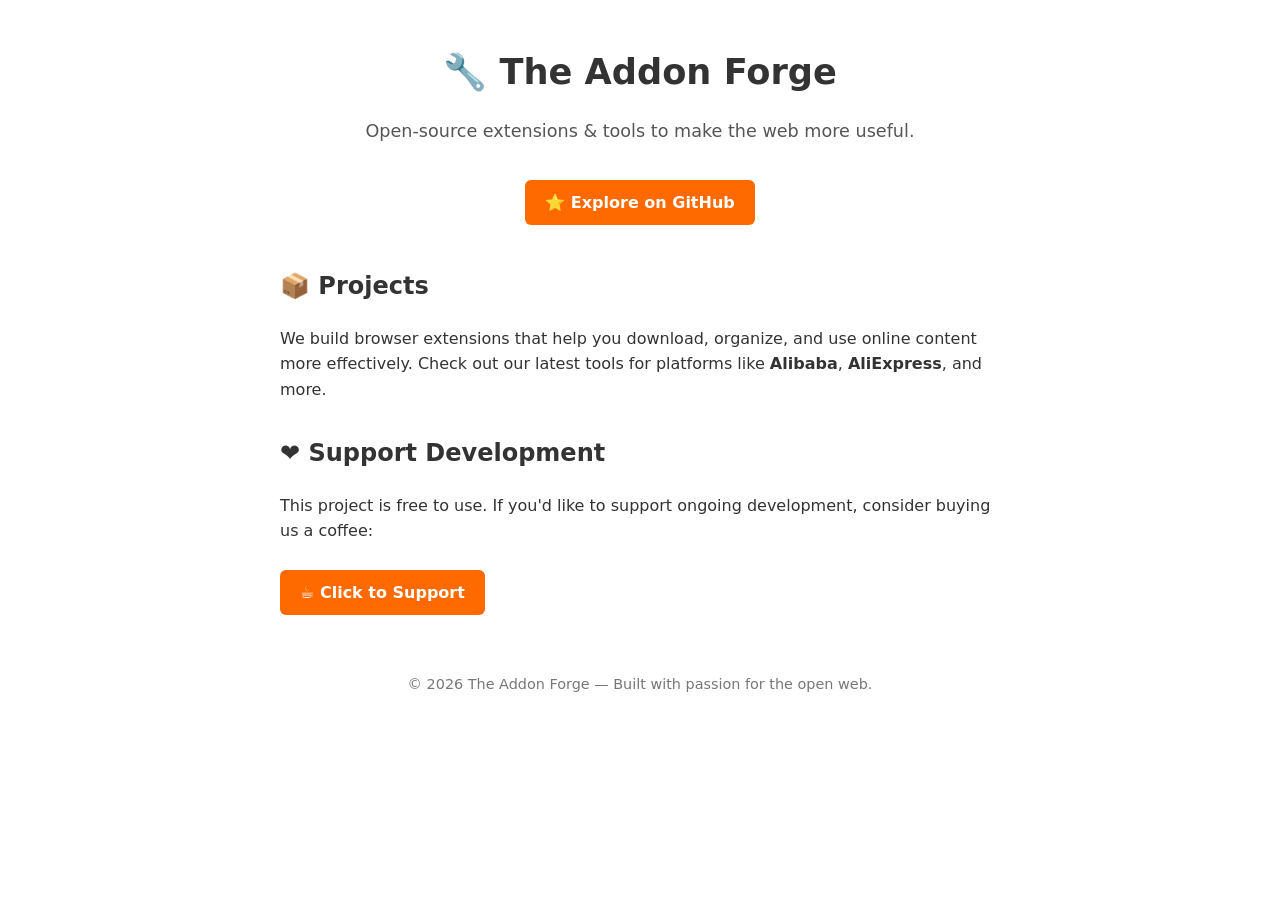
==== index.html @ 3c94977d "Create index.html" ====
<!DOCTYPE html>
<html lang="en">
<head>
  <meta charset="UTF-8">
  <meta name="viewport" content="width=device-width, initial-scale=1.0">
  <title>The Addon Forge</title>
  <style>
    body {
      font-family: system-ui, sans-serif;
      line-height: 1.6;
      max-width: 720px;
      margin: auto;
      padding: 20px;
      color: #333;
    }
    header {
      text-align: center;
      margin-bottom: 2rem;
    }
    h1 {
      font-size: 2.2rem;
      margin-bottom: 0.5rem;
    }
    p.lead {
      font-size: 1.1rem;
      color: #555;
      margin-bottom: 1.5rem;
    }
    .btn {
      display: inline-block;
      padding: 10px 20px;
      margin: 10px 0;
      background: #ff6a00;
      color: #fff;
      text-decoration: none;
      border-radius: 6px;
      font-weight: bold;
    }
    .btn:hover {
      background: #e65c00;
    }
    section {
      margin-bottom: 2rem;
    }
    footer {
      text-align: center;
      margin-top: 3rem;
      font-size: 0.9rem;
      color: #777;
    }
  </style>
</head>
<body>
  <header>
    <h1>🔧 The Addon Forge</h1>
    <p class="lead">Open-source extensions & tools to make the web more useful.</p>
    <a href="https://github.com/TheAddonForge" class="btn">⭐ Explore on GitHub</a>
  </header>

  <section>
    <h2>📦 Projects</h2>
    <p>We build browser extensions that help you download, organize, and use online content more effectively.  
    Check out our latest tools for platforms like <strong>Alibaba</strong>, <strong>AliExpress</strong>, and more.</p>
  </section>

  <section>
    <h2>❤️ Support Development</h2>
    <p>This project is free to use. If you'd like to support ongoing development, consider buying us a coffee:</p>
    <p><a href="https://ko-fi.com/prablordeppey" class="btn">☕ Click to Support</a></p>
  </section>

  <footer>
    <p>© <span id="year"></span> The Addon Forge — Built with passion for the open web.</p>
  </footer>

  <script>
    // auto-update footer year
    document.getElementById('year').textContent = new Date().getFullYear();
  </script>
</body>
</html>
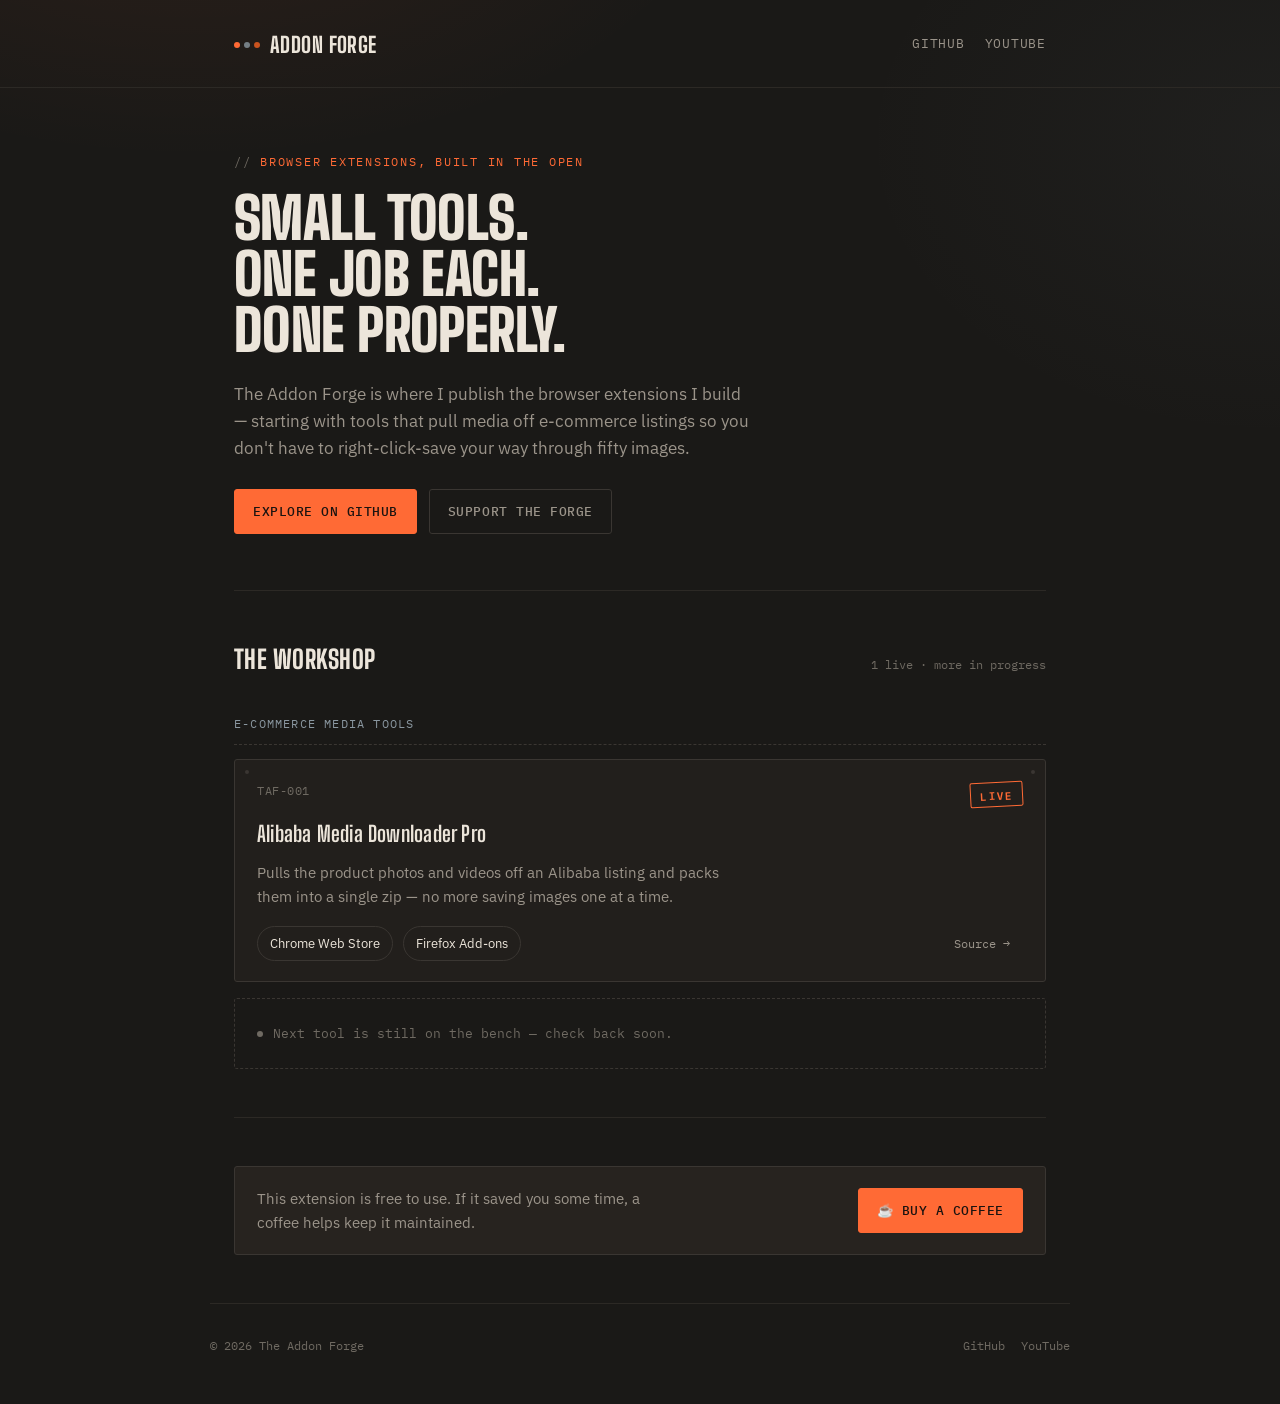
==== commit e383f153: "Revamp index.html for improved SEO and layout Updated the index.html file to enhance the website's s" ====
--- a/index.html
+++ b/index.html
@@ -1,80 +1,541 @@
 <!DOCTYPE html>
 <html lang="en">
 <head>
-  <meta charset="UTF-8">
-  <meta name="viewport" content="width=device-width, initial-scale=1.0">
-  <title>The Addon Forge</title>
-  <style>
-    body {
-      font-family: system-ui, sans-serif;
-      line-height: 1.6;
-      max-width: 720px;
-      margin: auto;
-      padding: 20px;
-      color: #333;
+<meta charset="UTF-8">
+<meta name="viewport" content="width=device-width, initial-scale=1.0">
+<title>The Addon Forge — Browser Extensions</title>
+<meta name="description" content="The Addon Forge builds small, focused browser extensions. Currently: Alibaba Media Downloader Pro.">
+
+<link rel="preconnect" href="https://fonts.googleapis.com">
+<link rel="preconnect" href="https://fonts.gstatic.com" crossorigin>
+<link href="https://fonts.googleapis.com/css2?family=Big+Shoulders+Display:wght@600;800;900&family=IBM+Plex+Mono:wght@400;500;600&family=IBM+Plex+Sans:wght@400;500;600&display=swap" rel="stylesheet">
+
+<style>
+  :root {
+    --bg: #1a1917;
+    --bg-panel: #221f1c;
+    --bg-panel-raised: #27231f;
+    --line: #3a3632;
+    --line-soft: #2c2925;
+    --ember: #ff6a35;
+    --ember-dim: #c9531f;
+    --steel: #8a97a0;
+    --text: #ece5da;
+    --text-muted: #9b948a;
+    --text-faint: #6f6a62;
+    --radius: 3px;
+  }
+
+  * { box-sizing: border-box; }
+
+  html { color-scheme: dark; }
+
+  body {
+    margin: 0;
+    background: var(--bg);
+    background-image:
+      radial-gradient(ellipse 900px 500px at 15% -10%, rgba(255,106,53,0.08), transparent 60%),
+      radial-gradient(ellipse 700px 500px at 100% 10%, rgba(138,151,160,0.05), transparent 60%);
+    color: var(--text);
+    font-family: 'IBM Plex Sans', system-ui, sans-serif;
+    line-height: 1.6;
+    -webkit-font-smoothing: antialiased;
+  }
+
+  a { color: inherit; }
+
+  :focus-visible {
+    outline: 2px solid var(--ember);
+    outline-offset: 3px;
+  }
+
+  .wrap {
+    max-width: 860px;
+    margin: 0 auto;
+    padding: 0 24px;
+  }
+
+  /* ---------- Header ---------- */
+
+  header.site {
+    padding: 28px 0 24px;
+    border-bottom: 1px solid var(--line-soft);
+  }
+
+  .site-header-inner {
+    display: flex;
+    align-items: center;
+    justify-content: space-between;
+    gap: 16px;
+    flex-wrap: wrap;
+  }
+
+  .wordmark {
+    display: flex;
+    align-items: center;
+    gap: 10px;
+    font-family: 'Big Shoulders Display', sans-serif;
+    font-weight: 800;
+    font-size: 1.35rem;
+    letter-spacing: 0.02em;
+    text-decoration: none;
+    text-transform: uppercase;
+    color: var(--text);
+  }
+
+  .rivets {
+    display: inline-flex;
+    gap: 4px;
+  }
+  .rivets span {
+    width: 6px;
+    height: 6px;
+    border-radius: 50%;
+    background: var(--ember);
+    display: inline-block;
+  }
+  .rivets span:nth-child(2) { background: var(--steel); opacity: 0.8; }
+  .rivets span:nth-child(3) { background: var(--ember-dim); }
+
+  nav.site-links {
+    display: flex;
+    gap: 20px;
+    font-family: 'IBM Plex Mono', monospace;
+    font-size: 0.8rem;
+    text-transform: uppercase;
+    letter-spacing: 0.06em;
+  }
+  nav.site-links a {
+    text-decoration: none;
+    color: var(--text-muted);
+    border-bottom: 1px solid transparent;
+    padding-bottom: 2px;
+    transition: color 0.15s ease, border-color 0.15s ease;
+  }
+  nav.site-links a:hover {
+    color: var(--ember);
+    border-color: var(--ember);
+  }
+
+  /* ---------- Hero ---------- */
+
+  .hero {
+    padding: 64px 0 56px;
+  }
+
+  .eyebrow {
+    font-family: 'IBM Plex Mono', monospace;
+    font-size: 0.78rem;
+    text-transform: uppercase;
+    letter-spacing: 0.14em;
+    color: var(--ember);
+    margin: 0 0 18px;
+  }
+  .eyebrow::before {
+    content: "// ";
+    color: var(--text-faint);
+  }
+
+  .hero h1 {
+    font-family: 'Big Shoulders Display', sans-serif;
+    font-weight: 900;
+    text-transform: uppercase;
+    font-size: clamp(2.4rem, 6vw, 3.6rem);
+    line-height: 0.98;
+    letter-spacing: -0.01em;
+    margin: 0 0 22px;
+    max-width: 12ch;
+  }
+
+  .hero p.lead {
+    font-size: 1.05rem;
+    color: var(--text-muted);
+    max-width: 52ch;
+    margin: 0 0 28px;
+  }
+
+  .hero-actions {
+    display: flex;
+    gap: 12px;
+    flex-wrap: wrap;
+  }
+
+  .btn {
+    display: inline-flex;
+    align-items: center;
+    gap: 8px;
+    padding: 11px 18px;
+    text-decoration: none;
+    border-radius: var(--radius);
+    font-family: 'IBM Plex Mono', monospace;
+    font-size: 0.82rem;
+    font-weight: 500;
+    text-transform: uppercase;
+    letter-spacing: 0.04em;
+    border: 1px solid var(--line);
+    transition: transform 0.15s ease, border-color 0.15s ease, background 0.15s ease;
+  }
+  .btn:hover { transform: translateY(-1px); }
+
+  .btn-primary {
+    background: var(--ember);
+    border-color: var(--ember);
+    color: #1a1310;
+  }
+  .btn-primary:hover { background: #ff7c4d; }
+
+  .btn-ghost {
+    background: transparent;
+    color: var(--text-muted);
+  }
+  .btn-ghost:hover {
+    color: var(--text);
+    border-color: var(--text-muted);
+  }
+
+  /* ---------- Section scaffolding ---------- */
+
+  section.block {
+    padding: 48px 0;
+    border-top: 1px solid var(--line-soft);
+  }
+
+  .section-head {
+    display: flex;
+    align-items: baseline;
+    justify-content: space-between;
+    gap: 16px;
+    margin-bottom: 8px;
+    flex-wrap: wrap;
+  }
+
+  .section-head h2 {
+    font-family: 'Big Shoulders Display', sans-serif;
+    font-weight: 800;
+    text-transform: uppercase;
+    letter-spacing: 0.01em;
+    font-size: 1.6rem;
+    margin: 0;
+  }
+
+  .section-note {
+    font-family: 'IBM Plex Mono', monospace;
+    font-size: 0.75rem;
+    color: var(--text-faint);
+  }
+
+  .category {
+    margin-top: 34px;
+  }
+  .category:first-of-type { margin-top: 26px; }
+
+  .category-label {
+    font-family: 'IBM Plex Mono', monospace;
+    font-size: 0.75rem;
+    text-transform: uppercase;
+    letter-spacing: 0.1em;
+    color: var(--steel);
+    margin: 0 0 14px;
+    padding-bottom: 10px;
+    border-bottom: 1px dashed var(--line);
+  }
+
+  .tool-grid {
+    display: grid;
+    grid-template-columns: 1fr;
+    gap: 16px;
+  }
+
+  /* ---------- Tool tag card ---------- */
+
+  .tool-card {
+    position: relative;
+    background: var(--bg-panel);
+    border: 1px solid var(--line);
+    border-radius: var(--radius);
+    padding: 22px 22px 20px;
+    transition: transform 0.15s ease, border-color 0.15s ease;
+  }
+  .tool-card:hover {
+    border-color: #4a443d;
+    transform: translateY(-2px);
+  }
+
+  /* corner rivets, tool-tag styling */
+  .tool-card::before,
+  .tool-card::after {
+    content: "";
+    position: absolute;
+    top: 10px;
+    width: 4px;
+    height: 4px;
+    border-radius: 50%;
+    background: var(--line);
+  }
+  .tool-card::before { left: 10px; }
+  .tool-card::after { right: 10px; }
+
+  .tool-card-top {
+    display: flex;
+    justify-content: space-between;
+    align-items: flex-start;
+    gap: 12px;
+    margin-bottom: 10px;
+  }
+
+  .tool-serial {
+    font-family: 'IBM Plex Mono', monospace;
+    font-size: 0.72rem;
+    color: var(--text-faint);
+    letter-spacing: 0.05em;
+  }
+
+  .stamp {
+    font-family: 'IBM Plex Mono', monospace;
+    font-size: 0.68rem;
+    font-weight: 600;
+    text-transform: uppercase;
+    letter-spacing: 0.12em;
+    padding: 3px 9px;
+    border: 1.5px solid var(--ember);
+    color: var(--ember);
+    border-radius: 2px;
+    transform: rotate(-3deg);
+    white-space: nowrap;
+  }
+
+  .tool-name {
+    font-family: 'Big Shoulders Display', sans-serif;
+    font-weight: 700;
+    font-size: 1.35rem;
+    margin: 0 0 8px;
+    text-transform: none;
+    letter-spacing: 0.01em;
+  }
+
+  .tool-desc {
+    color: var(--text-muted);
+    font-size: 0.95rem;
+    margin: 0 0 18px;
+    max-width: 54ch;
+  }
+
+  .tool-links {
+    display: flex;
+    flex-wrap: wrap;
+    gap: 10px;
+    align-items: center;
+  }
+
+  .pill {
+    display: inline-flex;
+    align-items: center;
+    gap: 6px;
+    padding: 6px 12px;
+    border-radius: 999px;
+    border: 1px solid var(--line);
+    text-decoration: none;
+    font-size: 0.82rem;
+    color: var(--text);
+    transition: border-color 0.15s ease, color 0.15s ease;
+  }
+  .pill:hover {
+    border-color: var(--ember);
+    color: var(--ember);
+  }
+
+  .pill-source {
+    margin-left: auto;
+    color: var(--text-muted);
+    border-color: transparent;
+    font-family: 'IBM Plex Mono', monospace;
+    font-size: 0.78rem;
+  }
+  .pill-source:hover { color: var(--ember); }
+
+  /* ---------- Reserved / empty slot ---------- */
+
+  .slot-empty {
+    border: 1px dashed var(--line);
+    border-radius: var(--radius);
+    padding: 24px 22px;
+    color: var(--text-faint);
+    font-family: 'IBM Plex Mono', monospace;
+    font-size: 0.82rem;
+    display: flex;
+    align-items: center;
+    gap: 10px;
+  }
+  .slot-empty .dot {
+    width: 6px;
+    height: 6px;
+    border-radius: 50%;
+    background: var(--text-faint);
+    flex-shrink: 0;
+  }
+
+  /* ---------- Support ---------- */
+
+  .support-row {
+    display: flex;
+    align-items: center;
+    justify-content: space-between;
+    gap: 16px;
+    flex-wrap: wrap;
+    background: var(--bg-panel-raised);
+    border: 1px solid var(--line);
+    border-radius: var(--radius);
+    padding: 20px 22px;
+  }
+
+  .support-row p {
+    margin: 0;
+    color: var(--text-muted);
+    font-size: 0.92rem;
+    max-width: 44ch;
+  }
+
+  /* ---------- Footer ---------- */
+
+  footer.site {
+    padding: 32px 0 48px;
+    border-top: 1px solid var(--line-soft);
+    display: flex;
+    justify-content: space-between;
+    align-items: center;
+    gap: 12px;
+    flex-wrap: wrap;
+    font-family: 'IBM Plex Mono', monospace;
+    font-size: 0.76rem;
+    color: var(--text-faint);
+  }
+  footer.site a {
+    color: var(--text-faint);
+    text-decoration: none;
+  }
+  footer.site a:hover { color: var(--ember); }
+
+  .footer-links {
+    display: flex;
+    gap: 16px;
+  }
+
+  /* ---------- Entrance (respects reduced motion) ---------- */
+
+  @media (prefers-reduced-motion: no-preference) {
+    .hero .eyebrow,
+    .hero h1,
+    .hero p.lead,
+    .hero-actions {
+      animation: rise 0.5s ease both;
     }
-    header {
-      text-align: center;
-      margin-bottom: 2rem;
+    .hero h1 { animation-delay: 0.05s; }
+    .hero p.lead { animation-delay: 0.1s; }
+    .hero-actions { animation-delay: 0.15s; }
+
+    @keyframes rise {
+      from { opacity: 0; transform: translateY(8px); }
+      to { opacity: 1; transform: translateY(0); }
     }
-    h1 {
-      font-size: 2.2rem;
-      margin-bottom: 0.5rem;
-    }
-    p.lead {
-      font-size: 1.1rem;
-      color: #555;
-      margin-bottom: 1.5rem;
-    }
-    .btn {
-      display: inline-block;
-      padding: 10px 20px;
-      margin: 10px 0;
-      background: #ff6a00;
-      color: #fff;
-      text-decoration: none;
-      border-radius: 6px;
-      font-weight: bold;
-    }
-    .btn:hover {
-      background: #e65c00;
-    }
-    section {
-      margin-bottom: 2rem;
-    }
-    footer {
-      text-align: center;
-      margin-top: 3rem;
-      font-size: 0.9rem;
-      color: #777;
-    }
-  </style>
+  }
+
+  @media (min-width: 620px) {
+    .tool-grid { grid-template-columns: 1fr; }
+  }
+</style>
 </head>
 <body>
-  <header>
-    <h1>🔧 The Addon Forge</h1>
-    <p class="lead">Open-source extensions & tools to make the web more useful.</p>
-    <a href="https://github.com/TheAddonForge" class="btn">⭐ Explore on GitHub</a>
+
+  <header class="site">
+    <div class="wrap site-header-inner">
+      <a href="#top" class="wordmark">
+        <span class="rivets"><span></span><span></span><span></span></span>
+        Addon Forge
+      </a>
+      <nav class="site-links">
+        <a href="https://github.com/TheAddonForge" target="_blank" rel="noopener">GitHub</a>
+        <a href="https://www.youtube.com/@theaddonforge" target="_blank" rel="noopener">YouTube</a>
+      </nav>
+    </div>
   </header>
 
-  <section>
-    <h2>📦 Projects</h2>
-    <p>We build browser extensions that help you download, organize, and use online content more effectively.  
-    Check out our latest tools for platforms like <strong>Alibaba</strong>, <strong>AliExpress</strong>, and more.</p>
-  </section>
-
-  <section>
-    <h2>❤️ Support Development</h2>
-    <p>This project is free to use. If you'd like to support ongoing development, consider buying us a coffee:</p>
-    <p><a href="https://ko-fi.com/prablordeppey" class="btn">☕ Click to Support</a></p>
-  </section>
-
-  <footer>
-    <p>© <span id="year"></span> The Addon Forge — Built with passion for the open web.</p>
+  <main class="wrap" id="top">
+
+    <section class="hero">
+      <p class="eyebrow">Browser extensions, built in the open</p>
+      <h1>Small tools. One job each. Done properly.</h1>
+      <p class="lead">
+        The Addon Forge is where I publish the browser extensions I build —
+        starting with tools that pull media off e-commerce listings so you
+        don't have to right-click-save your way through fifty images.
+      </p>
+      <div class="hero-actions">
+        <a class="btn btn-primary" href="https://github.com/TheAddonForge" target="_blank" rel="noopener">Explore on GitHub</a>
+        <a class="btn btn-ghost" href="https://ko-fi.com/prablordeppey" target="_blank" rel="noopener">Support the forge</a>
+      </div>
+    </section>
+
+    <section class="block" id="extensions">
+      <div class="section-head">
+        <h2>The Workshop</h2>
+        <span class="section-note">1 live · more in progress</span>
+      </div>
+
+      <!--
+        Adding a new extension:
+        duplicate one .tool-card block inside the relevant .category,
+        or start a new .category block (with its own .category-label)
+        for a new grouping — e.g. "Media Utilities" once the YouTube
+        tool ships. Keep serial numbers sequential (TAF-001, TAF-002, ...).
+      -->
+      <div class="category">
+        <p class="category-label">E-commerce media tools</p>
+        <div class="tool-grid">
+
+          <article class="tool-card">
+            <div class="tool-card-top">
+              <span class="tool-serial">TAF-001</span>
+              <span class="stamp">Live</span>
+            </div>
+            <h3 class="tool-name">Alibaba Media Downloader Pro</h3>
+            <p class="tool-desc">
+              Pulls the product photos and videos off an Alibaba listing and
+              packs them into a single zip — no more saving images one at a time.
+            </p>
+            <div class="tool-links">
+              <a class="pill" href="https://chromewebstore.google.com/detail/alibaba-media-downloader/opbecmocliofeeooopdodcneelbconmp?authuser=0&hl=en-GB" target="_blank" rel="noopener">Chrome Web Store</a>
+              <a class="pill" href="https://addons.mozilla.org/en-US/firefox/addon/alibaba-media-downloader-pro/" target="_blank" rel="noopener">Firefox Add-ons</a>
+              <a class="pill pill-source" href="https://github.com/theaddonforge/alibaba-media-downloader" target="_blank" rel="noopener">Source →</a>
+            </div>
+          </article>
+
+          <div class="slot-empty">
+            <span class="dot"></span>
+            Next tool is still on the bench — check back soon.
+          </div>
+
+        </div>
+      </div>
+    </section>
+
+    <section class="block">
+      <div class="support-row">
+        <p>This extension is free to use. If it saved you some time, a coffee helps keep it maintained.</p>
+        <a class="btn btn-primary" href="https://ko-fi.com/prablordeppey" target="_blank" rel="noopener">☕ Buy a coffee</a>
+      </div>
+    </section>
+
+  </main>
+
+  <footer class="site wrap">
+    <span>© <span id="year"></span> The Addon Forge</span>
+    <span class="footer-links">
+      <a href="https://github.com/TheAddonForge" target="_blank" rel="noopener">GitHub</a>
+      <a href="https://www.youtube.com/@theaddonforge" target="_blank" rel="noopener">YouTube</a>
+    </span>
   </footer>
 
   <script>
-    // auto-update footer year
     document.getElementById('year').textContent = new Date().getFullYear();
   </script>
 </body>
